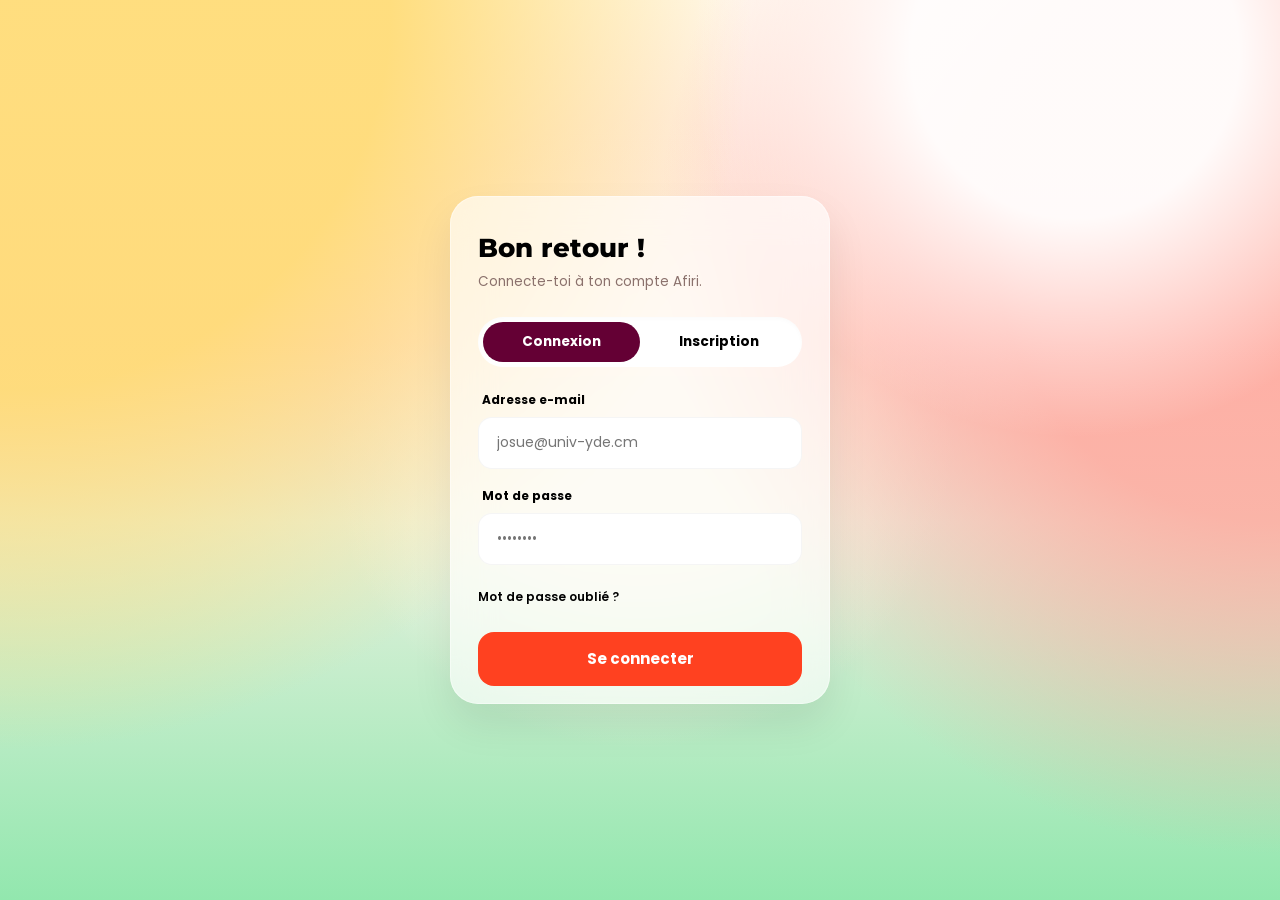
==== Frontend/app.html @ 4836ee7b "Initial commit - projet Afiri" ====
<!DOCTYPE html>
<html lang="fr">
<head>
  <meta charset="UTF-8">
  <meta name="viewport" content="width=device-width, initial-scale=1.0, maximum-scale=1.0, user-scalable=no">
  <title>Afiri - Accueil</title>
  <link rel="preconnect" href="https://fonts.googleapis.com">
  <link rel="preconnect" href="https://fonts.gstatic.com" crossorigin>
  <link href="https://fonts.googleapis.com/css2?family=Montserrat:wght@700;800;900&family=Poppins:wght@400;500;600;700;800;900&display=swap" rel="stylesheet">
  <link rel="stylesheet" href="styliste.css">
</head>
<body>
  <div class="app-shell">
    <header class="topbar">
      <a class="brand" href="app.html" aria-label="Afiri accueil"><span class="brand-mark"><img src="images/logo.png" alt="logo"></span> Afiri</a>
      <label class="header-search">
        <svg class="search-ico" viewBox="0 0 24 24" fill="none" stroke="currentColor" stroke-width="2.4">
          <circle cx="11" cy="11" r="7"/><path d="m20 20-3.5-3.5"/>
        </svg>
        <input type="search" id="searchInput" placeholder="Rechercher une offre">
      </label>
      <a class="avatar" href="profil.html" aria-label="Voir le profil"></a>
    </header>

    <main class="screen home">
      <section class="banner">
        <small id="bannerCompletion">Profil complété à 0%</small>
        <h1 id="bannerMessage">Complète ton profil pour mieux matcher les offres.</h1>
        <div class="progress"><span id="progressBar" style="width:0%"></span></div>
      </section>

      <h2 class="section-title">Recommandé pour toi</h2>

      <!-- Les offres seront injectées ici par JS -->
      <section class="job-list" id="jobList">
        <p style="padding:16px;color:var(--muted);font-size:14px;">Chargement des offres…</p>
      </section>
    </main>

    <nav class="bottom-nav" aria-label="Navigation principale">
      <a class="nav-item" href="index.html"><span class="nav-icon"><svg viewBox="0 0 24 24"><path d="M3 10.8 12 3l9 7.8v8.7a1.5 1.5 0 0 1-1.5 1.5H15v-6H9v6H4.5A1.5 1.5 0 0 1 3 19.5z"/></svg></span><span>Accueil</span></a>
      <a class="nav-item" href="offres.html"><span class="nav-icon"><svg viewBox="0 0 24 24"><path d="M9 4h6a2 2 0 0 1 2 2v1h3a2 2 0 0 1 2 2v9a2 2 0 0 1-2 2H4a2 2 0 0 1-2-2V9a2 2 0 0 1 2-2h3V6a2 2 0 0 1 2-2Zm0 3h6V6H9zM7 13h10v-2H7zm0 4h6v-2H7z"/></svg></span><span>Offres</span></a>
      <a class="nav-item" href="quizz.html"><span class="nav-icon"><svg viewBox="0 0 24 24"><path d="M11 17h2v-2h-2zm1-14a6 6 0 0 0-6 6h4a2 2 0 1 1 2 2 3 3 0 0 0-3 3h4a1 1 0 0 1 1-1 6 6 0 0 0-2-10z"/></svg></span><span>Quiz</span></a>
      <a class="nav-item" href="profil.html"><span class="nav-icon"><svg viewBox="0 0 24 24"><path d="M12 12a5 5 0 1 0 0-10 5 5 0 0 0 0 10Zm-9 9a9 9 0 0 1 18 0z"/></svg></span><span>Profil</span></a>
    </nav>
  </div>

  <script src="config.js"></script>
  <script src="api.js"></script>
  <script src="main.js"></script>
  <script>
    (async () => {
      // Protéger la page : rediriger si non connecté
      if (!Auth.isLoggedIn()) { window.location.href = "signup.html"; return; }

      // Charger le profil pour la barre de complétion
      try {
        const profil = await ApiProfil.moi();
        const pct    = calculerCompletionProfil(profil);
        document.getElementById("bannerCompletion").textContent = `Profil complété à ${pct}%`;
        document.getElementById("progressBar").style.width      = `${pct}%`;
        document.getElementById("bannerMessage").textContent    =
          pct >= 80 ? "Ton profil est prêt. Explore les offres !" :
          pct >= 50 ? "Ajoute tes expériences pour mieux matcher." :
                      "Complète ton profil pour mieux matcher les offres.";
      } catch (_) { /* pas de profil encore */ }

      // Charger les offres depuis l'API
      try {
        const offres = await ApiOffres.lister();
        const list   = document.getElementById("jobList");

        if (!offres || offres.length === 0) {
          list.innerHTML = '<p style="padding:16px;color:var(--muted);font-size:14px;">Aucune offre disponible pour le moment.</p>';
          return;
        }

        list.innerHTML = offres.slice(0, 6).map(o => `
          <article class="job-card" data-tags="${(o.domaine||'').toLowerCase()} ${(o.type_contrat||'').toLowerCase()}" data-offre-id="${o.id}">
            <a class="job-main" href="detail-offre.html?id=${o.id}">
              <span class="dot"></span>
              <span class="job-copy">
                <h3>${o.titre}</h3>
                <p>${o.entreprise_id}</p>
                <span>${o.localisation || '—'} · ${o.type_contrat || '—'} · ${o.domaine || '—'}</span>
              </span>
            </a>
            <a class="pill-action" href="detail-offre.html?id=${o.id}">Postuler</a>
          </article>
        `).join("");
      } catch (_) {
        // Fallback : afficher message d'erreur discret
        document.getElementById("jobList").innerHTML =
          '<p style="padding:16px;color:var(--muted);font-size:14px;">Impossible de charger les offres. Vérifiez que le serveur est démarré.</p>';
      }

      // Recherche dynamique via API
      const searchInput = document.getElementById("searchInput");
      if (searchInput) {
        let timer;
        searchInput.addEventListener("input", () => {
          clearTimeout(timer);
          timer = setTimeout(async () => {
            try {
              const offres = await ApiOffres.lister(searchInput.value.trim());
              const list   = document.getElementById("jobList");
              if (!offres || offres.length === 0) { list.innerHTML = '<p style="padding:16px;color:var(--muted);">Aucun résultat.</p>'; return; }
              list.innerHTML = offres.slice(0, 6).map(o => `
                <article class="job-card" data-tags="${(o.domaine||'').toLowerCase()}" data-offre-id="${o.id}">
                  <a class="job-main" href="detail-offre.html?id=${o.id}">
                    <span class="dot"></span>
                    <span class="job-copy"><h3>${o.titre}</h3><p>${o.entreprise_id}</p><span>${o.localisation||'—'} · ${o.type_contrat||'—'}</span></span>
                  </a>
                  <a class="pill-action" href="detail-offre.html?id=${o.id}">Postuler</a>
                </article>
              `).join("");
            } catch (_) {}
          }, 400);
        });
      }
    })();
  </script>
</body>
</html>
---- Frontend/styliste.css ----
:root {
    --primary: #FF4120;
    --secondary: #640034;
    --tertiary: #FFCA22;
    --forest: #08BF55;
    --black: #000000;
    --cocoa: #5E3E3B;
    --clay: #8B716C;
    --blush: #FDE3DE;
    --mango-soft: #FFF3C5;
    --green-soft: #E4F6EA;
    --paper: #FFF8F3;
    --surface: #FFFFFF;
    --line: #F2C7BE;
    --bg: var(--paper);
    --card-bg: var(--surface);
    --ink: var(--black);
    --muted: var(--clay);
    --soft: var(--blush);
    --orange: var(--primary);
    --yellow: var(--tertiary);
    --green: var(--forest);
    --blue: var(--forest);
    --burgundy: var(--secondary);
    --space-xs: 4px;
    --space-sm: 8px;
    --space-md: 16px;
    --space-lg: 24px;
    --space-xl: 32px;
    --space-xxl: 48px;
    --font-title: "Montserrat", ui-sans-serif;
    --font-ui: "Poppins", ui-sans-serif;
    --shadow: 0 16px 34px rgba(94, 62, 59, 0.1);
    --max-app: 430px;
}

* {
    box-sizing: border-box;
    margin: 0;
    padding: 0;
}

body {
    min-height: 100vh;
    background: var(--bg);
    color: var(--ink);
    font-family: var(--font-ui);
    -webkit-font-smoothing: antialiased;
}

h1,
h2,
h3,
h4,
.page-title,
.section-title,
.brand,
.banner h1,
.quiz-screen h1,
.detail-title {
    font-family: var(--font-title);
}

a {
    color: inherit;
    text-decoration: none;
}

button,
input {
    font: inherit;
}

.app-shell {
    width: 100%;
    max-width: var(--max-app);
    min-height: 100vh;
    margin: 0 auto;
    background: var(--bg);
    position: relative;
    overflow: hidden;
}

.screen {
    min-height: 100vh;
    padding: 82px 26px 106px;
}

.screen.home {
    padding-top: 70px;
}

.screen.tight {
    padding-top: 88px;
}

.topbar {
    position: fixed;
    top: 0;
    left: 50%;
    z-index: 20;
    width: 100%;
    max-width: var(--max-app);
    height: 66px;
    transform: translateX(-50%);
    display: flex;
    align-items: center;
    justify-content: space-between;
    padding: 0 22px;
    background: rgba(255, 255, 255, 0.96);
    backdrop-filter: blur(14px);
}

.brand {
    display: flex;
    align-items: center;
    gap: 6px;
    color: var(--burgundy);
    font-weight: 500;
}

.brand-mark {
    color: var(--orange);
    font-size: 18px;
    line-height: 1;
}

.header-search {
    position: relative;
    flex: 1;
    max-width: 188px;
    margin-left: auto;
    margin-right: 10px;
}

.header-search input,
.search-box input {
    width: 100%;
    border: 1px solid #f0bfb6;
    background: #ffe7e1;
    color: var(--ink);
    outline: 0;
}

.header-search input {
    height: 40px;
    border-radius: 999px;
    padding: 0 12px 0 38px;
    font-size: 13px;
}

.search-box {
    position: relative;
    margin-bottom: 14px;
}

.search-box input {
    height: 50px;
    border-radius: 18px;
    padding: 0 16px 0 42px;
    font-size: 14px;
}

.search-ico {
    position: absolute;
    left: 15px;
    top: 50%;
    width: 15px;
    height: 15px;
    transform: translateY(-50%);
    color: #8f7f7b;
}

.avatar {
    width: 38px;
    height: 38px;
    border-radius: 50%;
    border: 2px solid #ffffff;
    background: linear-gradient(135deg, #aeb8ad, #ffe0bd);
    box-shadow: 0 8px 20px rgba(0, 0, 0, 0.14);
    overflow: hidden;
    position: relative;
}

.avatar::before {
    content: "";
    position: absolute;
    inset: 7px 9px auto;
    height: 11px;
    border-radius: 50%;
    background: #59655c;
}

.avatar::after {
    content: "";
    position: absolute;
    left: 8px;
    right: 8px;
    bottom: 3px;
    height: 18px;
    border-radius: 50% 50% 35% 35%;
    background: #ecd2b6;
}

.pagebar {
    position: fixed;
    top: 0;
    left: 50%;
    z-index: 20;
    width: 100%;
    max-width: var(--max-app);
    height: 66px;
    transform: translateX(-50%);
    display: grid;
    grid-template-columns: 38px 1fr 38px;
    align-items: center;
    padding: 0 22px;
    background: rgba(255, 255, 255, 0.97);
}

.back-btn,
.more-btn {
    border: 0;
    background: transparent;
    color: var(--ink);
    display: grid;
    place-items: center;
}

.more-btn {
    width: 38px;
    height: 38px;
    border-radius: 50%;
    background: rgba(255, 255, 255, 0.62);
    box-shadow: 0 8px 22px rgba(50, 19, 8, 0.06);
}

.page-kicker {
    display: block;
    color: var(--muted);
    font-size: 11px;
    line-height: 1.05;
}

.page-title {
    display: block;
    color: var(--ink);
    font-size: 22px;
    font-weight: 500;
    line-height: 1.05;
}

.banner {
    border-radius: 20px;
    background: var(--burgundy);
    color: #fff;
    padding: 18px 18px 22px;
    box-shadow: 0 12px 28px rgba(120, 0, 63, 0.12);
}

.banner small,
.quiz-progress small {
    display: block;
    color: #ffea35;
    font-size: 12px;
    font-weight: 500;
    margin-bottom: 9px;
}

.banner h1 {
    max-width: 320px;
    font-size: 23px;
    line-height: 1.1;
    letter-spacing: 0;
}

.progress {
    width: 100%;
    height: 7px;
    margin-top: 15px;
    border-radius: 999px;
    background: rgba(255, 255, 255, 0.88);
    overflow: hidden;
}

.progress span {
    display: block;
    width: 72%;
    height: 100%;
    border-radius: inherit;
    background: var(--orange);
}

.section-title {
    margin: 12px 0 12px;
    color: var(--burgundy);
    text-align: center;
    font-size: 18px;
    font-weight: 500;
}

.job-list,
.offer-list {
    display: grid;
    gap: 12px;
}

.job-card,
.offer-card,
.white-card {
    background: #FFFFFF;
    border-radius: 11px;
    box-shadow: 0 12px 26px rgba(50, 19, 8, 0.06);
}

.job-card {
    min-height: 106px;
    display: grid;
    grid-template-columns: 1fr auto;
    align-items: center;
    gap: 12px;
    padding: 18px 14px;
}

.job-main,
.offer-main {
    display: flex;
    align-items: center;
    gap: 15px;
    min-width: 0;
}

.dot {
    width: 36px;
    height: 36px;
    border-radius: 50%;
    flex: 0 0 36px;
    background: var(--orange);
}

.dot.black {
    background: #090d12;
}

.dot.purple {
    background: var(--burgundy);
}

.dot.yellow {
    background: var(--yellow);
}

.dot.green {
    background: var(--green);
}

.dot.blue {
    background: var(--blue);
}

.dot.gray {
    background: #e6e6e4;
}

.dot.orange-soft {
    background: #ff842f;
}

.job-copy,
.offer-copy {
    min-width: 0;
}

.job-copy h3,
.offer-copy h3 {
    overflow: hidden;
    text-overflow: ellipsis;
    white-space: nowrap;
    color: var(--ink);
    font-size: 14px;
    font-weight: 500;
    line-height: 1.25;
}

.job-copy p,
.offer-copy p,
.job-copy span,
.offer-copy span {
    display: block;
    overflow: hidden;
    text-overflow: ellipsis;
    white-space: nowrap;
    color: var(--muted);
    font-size: 11.5px;
    line-height: 1.35;
}

.pill-action {
    border: 0;
    border-radius: 999px;
    min-width: 83px;
    height: 38px;
    padding: 0 18px;
    display: grid;
    place-items: center;
    background: var(--orange);
    color: #fff;
    font-size: 13px;
    font-weight: 500;
    cursor: pointer;
}

.filter-row {
    display: flex;
    gap: 10px;
    margin-bottom: 20px;
}

.filter {
    border: 0;
    height: 31px;
    padding: 0 16px;
    border-radius: 999px;
    background: #fff;
    color: var(--ink);
    font-size: 12px;
    font-weight: 500;
}

.filter.active {
    background: var(--ink);
    color: #fff;
}

.hint {
    margin-bottom: 12px;
    color: var(--muted);
    font-size: 12px;
}

.offer-card {
    min-height: 106px;
    display: grid;
    grid-template-columns: 1fr 35px;
    align-items: center;
    gap: 12px;
    padding: 18px 14px;
}

.arrow {
    width: 34px;
    height: 34px;
    border-radius: 50%;
    display: grid;
    place-items: center;
    background: var(--orange);
    color: #fff;
}

.profile-hero {
    padding: 22px 18px 28px;
}

.profile-head {
    display: flex;
    align-items: center;
    gap: 14px;
    margin-bottom: 18px;
}

.avatar.big {
    width: 57px;
    height: 57px;
    flex: 0 0 57px;
}

.profile-head h1 {
    font-size: 19px;
    line-height: 1.05;
}

.profile-head p {
    color: var(--muted);
    font-size: 12px;
    margin-top: 4px;
}

.label-strong {
    display: block;
    margin-bottom: 10px;
    font-size: 13px;
    font-weight: 500;
}

.profile-hero .progress {
    background: #e8e6e2;
}

.profile-hero .progress span {
    width: 72%;
    background: var(--green);
}

.nudge {
    display: flex;
    align-items: center;
    gap: 14px;
    min-height: 59px;
    padding: 13px 16px;
}

.nudge p {
    color: var(--muted);
    font-size: 11.5px;
    font-weight: 400;
}

.card-block {
    min-height: 105px;
    padding: 18px 16px;
}

.card-block h2 {
    font-size: 15px;
    margin-bottom: 15px;
}

.chips {
    display: flex;
    flex-wrap: wrap;
    gap: 10px;
}

.chip {
    height: 30px;
    padding: 0 14px;
    border-radius: 999px;
    display: inline-grid;
    place-items: center;
    color: #000;
    font-size: 11px;
    font-weight: 500;
}

.chip.orange {
    background: var(--orange);
}

.chip.purple {
    background: var(--burgundy);
    color: #fff;
}

.chip.yellow {
    background: var(--yellow);
}

.chip.blue {
    background: var(--blue);
    color: #fff;
}

.project p {
    color: var(--muted);
    font-size: 12.5px;
    line-height: 1.5;
}

.share-card {
    min-height: 76px;
    display: flex;
    align-items: center;
    justify-content: flex-end;
    padding: 12px;
}

.wide-action {
    border: 0;
    min-width: 178px;
    height: 51px;
    border-radius: 22px;
    background: var(--orange);
    color: #fff;
    font-size: 13px;
    font-weight: 500;
}

.profile-stack {
    display: grid;
    gap: 11px;
}

.quiz-screen {
    max-width: var(--max-app);
    min-height: 100vh;
    margin: 0 auto;
    padding: 35px 29px 0;
    background: var(--burgundy);
    color: #fff;
}

.quiz-progress {
    margin-bottom: 9px;
}

.quiz-progress .progress {
    margin-top: 0;
    height: 7px;
}

.quiz-progress .progress span {
    width: 37%;
    background: var(--green);
}

.quiz-screen h1 {
    max-width: 330px;
    margin: 13px 0 14px;
    font-size: 29px;
    line-height: 1.08;
}

.quiz-kicker {
    color: #ffdc31;
    font-size: 12px;
    font-weight: 500;
}

.answers {
    display: grid;
    gap: 11px;
}

.answer {
    border: 0;
    min-height: 62px;
    border-radius: 10px;
    background: #ffe1dc;
    color: var(--ink);
    display: flex;
    align-items: center;
    gap: 17px;
    padding: 12px 17px;
    font-size: 13px;
    font-weight: 500;
}

.num {
    width: 36px;
    height: 36px;
    border-radius: 50%;
    flex: 0 0 36px;
    display: grid;
    place-items: center;
    background: #fff;
    color: var(--ink);
}

.answer:nth-child(n+2) .num {
    background: var(--yellow);
}

.answer.selected {
    outline: 3px solid rgba(255, 255, 255, 0.7);
    background: #fff2ee;
}

.answers.shake {
    animation: quizShake 0.26s ease;
}

@keyframes quizShake {

    0%,
    100% {
        transform: translateX(0);
    }

    35% {
        transform: translateX(-7px);
    }

    70% {
        transform: translateX(7px);
    }
}

.quiz-actions {
    display: grid;
    grid-template-columns: 1fr 1fr;
    gap: 11px;
    margin-top: 11px;
    padding: 10px;
    border-radius: 27px;
    background: rgba(255, 255, 255, 0.09);
    border: 1px solid rgba(255, 255, 255, 0.18);
}

.quiz-actions button {
    border: 0;
    height: 50px;
    border-radius: 22px;
    font-size: 13px;
    font-weight: 500;
}

.quiz-actions .next {
    background: var(--yellow);
}

.quiz-result {
    padding-top: 6px;
}

.quiz-result h1 {
    margin-bottom: 12px;
}

.result-copy {
    color: #ffe9f4;
    font-size: 14px;
    line-height: 1.5;
    margin-bottom: 12px;
}

.result-copy strong {
    color: #fff;
}

.result-card {
    display: grid;
    gap: 10px;
    margin: 16px 0;
    padding: 16px;
    border-radius: 14px;
    background: #ffe1dc;
    color: var(--ink);
}

.result-card span {
    color: #6f5965;
    font-size: 12px;
    font-weight: 400;
}

.result-card b {
    min-height: 38px;
    display: flex;
    align-items: center;
    padding: 0 12px;
    border-radius: 12px;
    background: #fff;
    font-size: 13px;
}

.result-link {
    width: 100%;
    height: 50px;
    display: grid;
    place-items: center;
    border-radius: 22px;
    background: var(--orange);
    color: #fff;
    font-size: 13px;
    font-weight: 500;
}

.detail-hero {
    height: 218px;
    border-radius: 12px;
    overflow: hidden;
    background:
        radial-gradient(circle at 48% 54%, #c78c65 0 9%, transparent 10%),
        radial-gradient(circle at 42% 39%, #2d241c 0 7%, transparent 8%),
        linear-gradient(90deg, transparent 0 22%, rgba(255, 255, 255, .9) 22% 25%, transparent 25% 32%, rgba(255, 255, 255, .9) 32% 38%, transparent 38% 100%),
        linear-gradient(180deg, rgba(0, 0, 0, .18), rgba(0, 0, 0, 0) 38%),
        linear-gradient(135deg, #37291d, #b88748 52%, #1b1c20);
    position: relative;
    box-shadow: var(--shadow);
}

.detail-back {
    position: absolute;
    top: 24px;
    left: 24px;
    z-index: 10;
    width: 42px;
    height: 42px;
    display: grid;
    place-items: center;
    border-radius: 50%;
    background: rgba(255, 255, 255, 0.9);
    color: var(--ink);
    box-shadow: 0 10px 22px rgba(50, 19, 8, 0.12);
}

.detail-hero::before {
    content: "HIRING";
    position: absolute;
    top: 36px;
    left: 50%;
    width: 112px;
    height: 63px;
    transform: translateX(-50%) rotate(-2deg);
    display: grid;
    place-items: center;
    background: #d2bc7c;
    color: #4d3921;
    font-family: Georgia, serif;
    font-size: 25px;
    letter-spacing: 1px;
    box-shadow: 0 6px 10px rgba(0, 0, 0, 0.2);
}

.detail-hero::after {
    content: "";
    position: absolute;
    left: 36px;
    right: 36px;
    bottom: 0;
    height: 92px;
    background:
        radial-gradient(circle at 42% 4%, #d7a078 0 11px, transparent 12px),
        linear-gradient(90deg, transparent 0 38%, #4d443b 38% 63%, transparent 63%),
        radial-gradient(circle at 20% 64%, rgba(0, 0, 0, .45) 0 17px, transparent 18px),
        radial-gradient(circle at 82% 66%, rgba(0, 0, 0, .45) 0 17px, transparent 18px);
}

.detail-title {
    margin: 13px 9px 3px;
    font-size: 25px;
    line-height: 1.1;
}

.detail-subtitle {
    color: var(--muted);
    text-align: center;
    font-size: 12px;
    font-weight: 400;
    margin-bottom: 15px;
}

.info-card {
    min-height: 80px;
    display: flex;
    align-items: center;
    gap: 14px;
    padding: 16px;
}

.info-card small {
    color: var(--muted);
    font-size: 11px;
}

.info-card b {
    display: block;
    margin-top: 2px;
    font-size: 13px;
}

.body-text {
    color: var(--muted);
    font-size: 13px;
    line-height: 1.5;
    margin: 13px 10px;
}

.note {
    padding: 15px 16px;
    color: #69626b;
    font-size: 12px;
    line-height: 1.35;
}

.quote {
    min-height: 87px;
    padding: 20px 16px;
    font-size: 13px;
    font-weight: 500;
    line-height: 1.35;
}

.apply-box {
    min-height: 76px;
    display: grid;
    grid-template-columns: 1fr 178px;
    align-items: center;
    gap: 12px;
    padding: 12px;
}

.apply-box span {
    color: #8d858d;
    font-size: 11px;
}

.bottom-nav {
    position: fixed;
    left: 50%;
    bottom: 22px;
    z-index: 30;
    width: calc(100% - 56px);
    max-width: 350px;
    height: 67px;
    transform: translateX(-50%);
    display: grid;
    grid-template-columns: repeat(4, 1fr);
    align-items: center;
    padding: 0 12px;
    border-radius: 999px;
    background: #fff;
    box-shadow: 0 16px 36px rgba(50, 19, 8, 0.11);
}

.nav-item {
    height: 60px;
    display: grid;
    place-items: center;
    gap: 2px;
    color: #000;
    font-size: 10.5px;
    font-weight: 400;
}

.nav-icon {
    width: 28px;
    height: 28px;
    display: grid;
    place-items: center;
    border-radius: 50%;
}

.nav-icon svg {
    width: 23px;
    height: 23px;
    fill: currentColor;
}

.nav-item.active .nav-icon {
    width: 52px;
    height: 52px;
    margin-top: -15px;
    background: var(--orange);
    color: #fff;
    border: 5px solid #fff;
    box-shadow: 0 0 0 5px rgba(255, 63, 39, 0.14), 0 10px 18px rgba(255, 63, 39, 0.34);
    view-transition-name: active-nav;
}

.nav-item.active span {
    color: transparent;
    height: 0;
}

.stack-gap {
    display: grid;
    gap: 11px;
}

.white-card.share-card {
    padding-bottom: 20px;
    padding-top: 20px;
    border-radius: 40px;
    height: 40px;
    box-shadow: 0 10px 30px rgba(12, 12, 12, 0.2);
}


@media (max-width: 360px) {
    .screen {
        padding-left: 20px;
        padding-right: 20px;
    }

    .bottom-nav {
        width: calc(100% - 40px);
    }

    .pill-action {
        min-width: 74px;
        padding: 0 12px;
    }

    .apply-box {
        grid-template-columns: 1fr;
    }

    .wide-action {
        width: 100%;
    }
}


/* --- Animations de transition (Compatibles tous navigateurs) --- */
.screen {
    animation: scaleUpEnter 0.4s cubic-bezier(0.2, 0.8, 0.2, 1) forwards;
}

.screen.page-exit {
    animation: scaleUpExit 0.3s cubic-bezier(0.4, 0, 0.2, 1) forwards;
}

@keyframes scaleUpEnter {
    0% {
        opacity: 0;
        transform: scale(0.95) translateY(15px);
    }

    100% {
        opacity: 1;
        transform: scale(1) translateY(0);
    }
}

@keyframes scaleUpExit {
    0% {
        opacity: 1;
        transform: scale(1) translateY(0);
    }

    100% {
        opacity: 0;
        transform: scale(1.05) translateY(-15px);
    }
}

/* --- Authentification (Login & Signup) --- */
.auth-shell {
    width: 100%;
    max-width: var(--max-app);
    min-height: 100dvh;
    margin: 0 auto;
    background:
        radial-gradient(circle at 13% 22%, rgba(255, 202, 34, 0.42) 0 8%, transparent 24%),
        radial-gradient(circle at 92% 42%, rgba(255, 65, 32, 0.22) 0 12%, transparent 34%),
        radial-gradient(circle at 32% 88%, rgba(8, 191, 85, 0.18) 0 18%, transparent 42%),
        linear-gradient(145deg, rgba(255, 255, 255, 0.86), rgba(255, 248, 243, 0.68)),
        var(--paper);
    position: relative;
    overflow: hidden;
    display: flex;
    flex-direction: column;
    border: 2px solid rgba(255, 255, 255, 0.9);
    border-radius: 0 0 24px 24px;
    box-shadow: 0 18px 46px rgba(94, 62, 59, 0.12);
}

.auth-header {
    display: flex;
    align-items: center;
    justify-content: space-between;
    padding: 42px 24px 16px;
    width: 100%;
    position: relative;
    z-index: 1;
}

.auth-logo {
    display: flex;
    align-items: center;
    gap: 8px;
    color: var(--ink);
    font-size: 18px;
    font-weight: 900;
    font-family: var(--font-title);
    text-decoration: none;
}

.auth-logo img {
    width: 30px;
    height: auto;
}

.auth-nav {
    display: flex;
    gap: 28px;
    font-size: 12px;
    font-weight: 500;
}

.auth-nav a {
    color: var(--muted);
    text-decoration: none;
    transition: color 0.2s;
    padding-bottom: 3px;
}

.auth-nav a.active {
    color: var(--burgundy);
    border-bottom: 2px solid var(--orange);
}

.auth-nav a:hover {
    color: var(--burgundy);
}

.auth-content {
    flex: 1;
    min-height: auto;
    display: flex;
    flex-direction: column;
    justify-content: center;
    padding: 20px 24px 28px;
    position: relative;
    z-index: 1;
}

.auth-title {
    font-size: 25px;
    font-family: var(--font-title);
    color: var(--ink);
    font-weight: 500;
    line-height: 1.25;
    margin-bottom: 58px;
    max-width: 285px;
}

.glass-card {
    width: 100%;
    padding: 0;
    color: var(--ink);
    background: transparent;
    border: none;
    box-shadow: none;
    backdrop-filter: none;
}

.form-group {
    margin-bottom: 18px;
}

.form-group label {
    display: none; /* Hide labels visually to match image, we use placeholder or floating */
}

.input-wrapper {
    position: relative;
    background: rgba(255, 255, 255, 0.58);
    border: 1px solid #E6D5D1;
    border-radius: 8px;
    display: flex;
    align-items: center;
    padding: 0 16px;
    transition: all 0.3s ease;
    box-shadow: 0 9px 22px rgba(94, 62, 59, 0.06);
    backdrop-filter: blur(16px);
    -webkit-backdrop-filter: blur(16px);
}

.input-wrapper:focus-within {
    border-color: var(--orange);
    box-shadow: 0 4px 12px rgba(255, 65, 32, 0.1);
}

.glass-input {
    width: 100%;
    height: 56px;
    background: transparent;
    border: none;
    color: var(--ink);
    font-size: 13px;
    outline: none;
    font-weight: 500;
}

.glass-input::placeholder {
    color: #A39390;
    font-weight: 400;
}

.input-icon {
    color: #A39390;
    margin-left: 10px;
}

.glass-btn {
    width: 100%;
    height: 58px;
    background: var(--primary); /* Solid Orange */
    color: #fff;
    border: none;
    border-radius: 8px;
    font-size: 15px;
    font-weight: 700;
    margin-top: 18px;
    cursor: pointer;
    transition: transform 0.2s ease, box-shadow 0.2s ease;
    box-shadow: 0 12px 22px rgba(255, 65, 32, 0.25);
}

.glass-btn:active {
    transform: scale(0.98);
}

.forgot-password {
    display: block;
    text-align: center;
    margin-top: 22px;
    color: var(--burgundy);
    font-size: 13px;
    font-weight: 600;
    text-decoration: none;
}

.auth-bottom {
    margin-top: auto;
    padding: 0 20px 22px;
    text-align: center;
    font-size: 13px;
    color: var(--muted);
    position: relative;
    z-index: 1;
}

.auth-bottom a {
    color: var(--burgundy);
    font-weight: 700;
    text-decoration: none;
}

.auth-bottom a:hover {
    text-decoration: underline;
}

@media (min-width: 431px) {
    body.auth-page {
        display: grid;
        place-items: center;
        padding: 18px;
    }

    .auth-shell {
        min-height: calc(100dvh - 36px);
        border-radius: 24px;
    }
}

@media (max-height: 720px) {
    .auth-header {
        padding-top: 24px;
    }

    .auth-content {
        justify-content: flex-start;
        padding-top: 26px;
    }

    .auth-title {
        margin-bottom: 28px;
    }
}
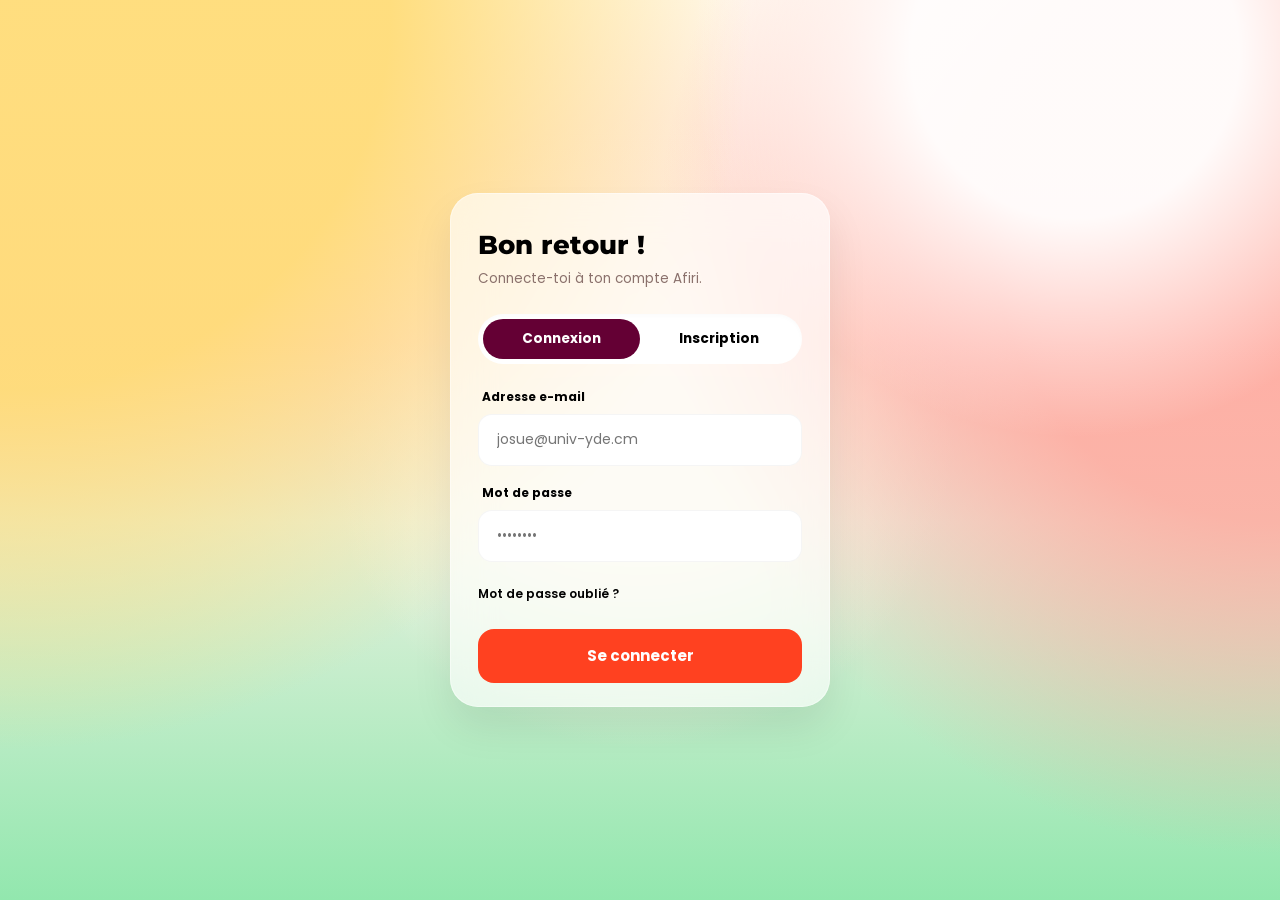
==== commit 0493e814: "Update navigation links to point to app.html" ====
--- a/Frontend/app.html
+++ b/Frontend/app.html
@@ -38,7 +38,7 @@
     </main>
 
     <nav class="bottom-nav" aria-label="Navigation principale">
-      <a class="nav-item" href="index.html"><span class="nav-icon"><svg viewBox="0 0 24 24"><path d="M3 10.8 12 3l9 7.8v8.7a1.5 1.5 0 0 1-1.5 1.5H15v-6H9v6H4.5A1.5 1.5 0 0 1 3 19.5z"/></svg></span><span>Accueil</span></a>
+      <a class="nav-item" href="app.html"><span class="nav-icon"><svg viewBox="0 0 24 24"><path d="M3 10.8 12 3l9 7.8v8.7a1.5 1.5 0 0 1-1.5 1.5H15v-6H9v6H4.5A1.5 1.5 0 0 1 3 19.5z"/></svg></span><span>Accueil</span></a>
       <a class="nav-item" href="offres.html"><span class="nav-icon"><svg viewBox="0 0 24 24"><path d="M9 4h6a2 2 0 0 1 2 2v1h3a2 2 0 0 1 2 2v9a2 2 0 0 1-2 2H4a2 2 0 0 1-2-2V9a2 2 0 0 1 2-2h3V6a2 2 0 0 1 2-2Zm0 3h6V6H9zM7 13h10v-2H7zm0 4h6v-2H7z"/></svg></span><span>Offres</span></a>
       <a class="nav-item" href="quizz.html"><span class="nav-icon"><svg viewBox="0 0 24 24"><path d="M11 17h2v-2h-2zm1-14a6 6 0 0 0-6 6h4a2 2 0 1 1 2 2 3 3 0 0 0-3 3h4a1 1 0 0 1 1-1 6 6 0 0 0-2-10z"/></svg></span><span>Quiz</span></a>
       <a class="nav-item" href="profil.html"><span class="nav-icon"><svg viewBox="0 0 24 24"><path d="M12 12a5 5 0 1 0 0-10 5 5 0 0 0 0 10Zm-9 9a9 9 0 0 1 18 0z"/></svg></span><span>Profil</span></a>
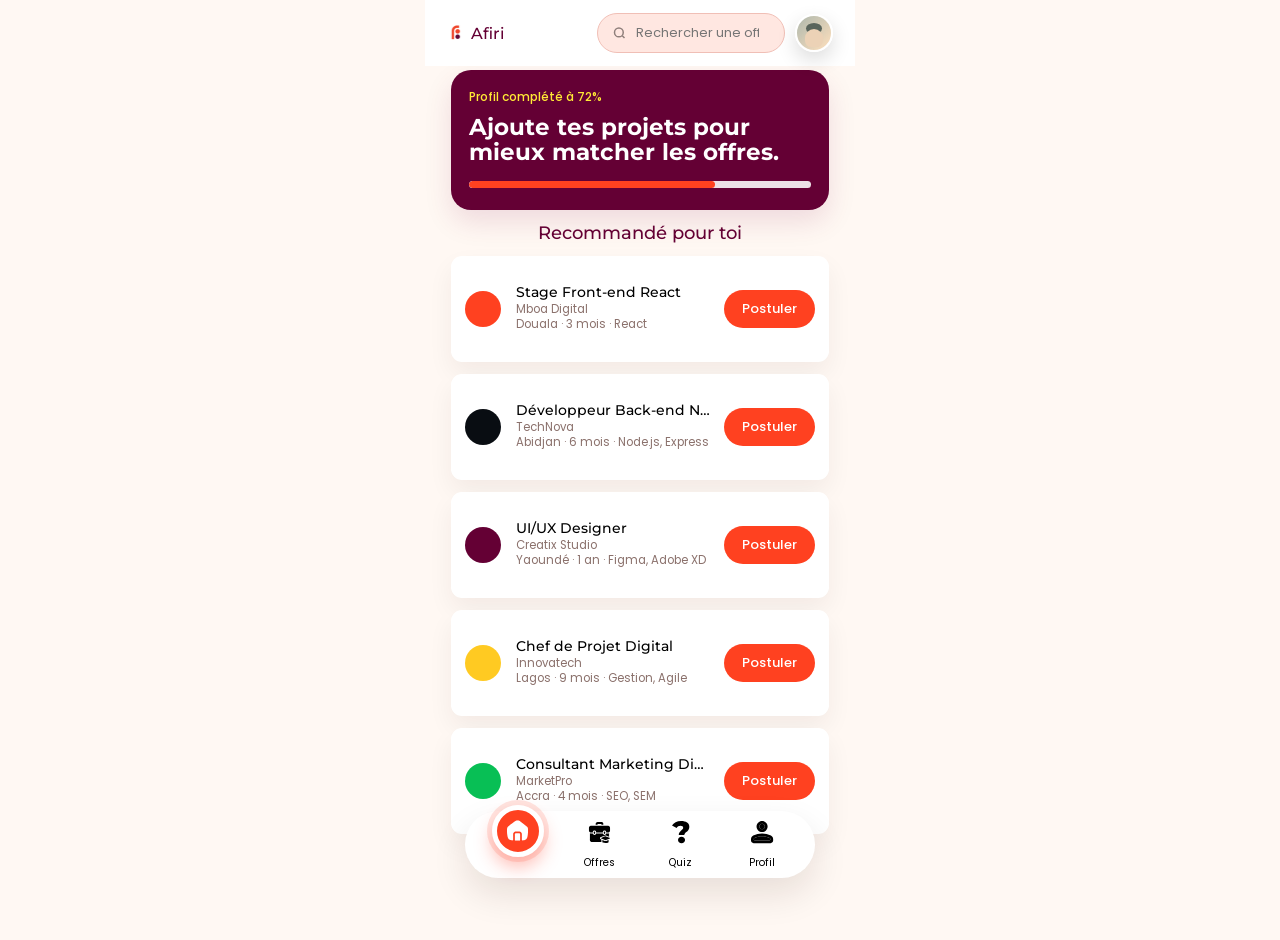
==== commit 8480b969: "Add files via upload" ====
--- a/Frontend/app.html
+++ b/Frontend/app.html
@@ -1,124 +1,109 @@
 <!DOCTYPE html>
 <html lang="fr">
+
 <head>
-  <meta charset="UTF-8">
-  <meta name="viewport" content="width=device-width, initial-scale=1.0, maximum-scale=1.0, user-scalable=no">
-  <title>Afiri - Accueil</title>
-  <link rel="preconnect" href="https://fonts.googleapis.com">
-  <link rel="preconnect" href="https://fonts.gstatic.com" crossorigin>
-  <link href="https://fonts.googleapis.com/css2?family=Montserrat:wght@700;800;900&family=Poppins:wght@400;500;600;700;800;900&display=swap" rel="stylesheet">
-  <link rel="stylesheet" href="styliste.css">
+    <meta charset="UTF-8">
+    <meta name="viewport" content="width=device-width, initial-scale=1.0, maximum-scale=1.0, user-scalable=no">
+    <title>Afiri - Accueil</title>
+    <link rel="stylesheet" href="styliste.css">
 </head>
+
 <body>
-  <div class="app-shell">
-    <header class="topbar">
-      <a class="brand" href="app.html" aria-label="Afiri accueil"><span class="brand-mark"><img src="images/logo.png" alt="logo"></span> Afiri</a>
-      <label class="header-search">
-        <svg class="search-ico" viewBox="0 0 24 24" fill="none" stroke="currentColor" stroke-width="2.4">
-          <circle cx="11" cy="11" r="7"/><path d="m20 20-3.5-3.5"/>
-        </svg>
-        <input type="search" id="searchInput" placeholder="Rechercher une offre">
-      </label>
-      <a class="avatar" href="profil.html" aria-label="Voir le profil"></a>
-    </header>
+    <div class="app-shell">
+        <header class="topbar">
+            <a class="brand" href="app.html" aria-label="Afiri accueil"><span class="brand-mark"><img
+                        src="images/logo.svg" alt="logo"></span> Afiri</a>
+            <label class="header-search">
+                <svg class="search-ico" viewBox="0 0 24 24" fill="none" stroke="currentColor" stroke-width="2.4">
+                    <circle cx="11" cy="11" r="7" />
+                    <path d="m20 20-3.5-3.5" />
+                </svg>
+                <input type="search" placeholder="Rechercher une offre">
+            </label>
+            <a class="avatar" href="profil.html" aria-label="Voir le profil"></a>
+        </header>
 
-    <main class="screen home">
-      <section class="banner">
-        <small id="bannerCompletion">Profil complété à 0%</small>
-        <h1 id="bannerMessage">Complète ton profil pour mieux matcher les offres.</h1>
-        <div class="progress"><span id="progressBar" style="width:0%"></span></div>
-      </section>
+        <main class="screen home">
+            <section class="banner">
+                <small>Profil complété à 72%</small>
+                <h1>Ajoute tes projets pour mieux matcher les offres.</h1>
+                <div class="progress"><span></span></div>
+            </section>
 
-      <h2 class="section-title">Recommandé pour toi</h2>
+            <h2 class="section-title">Recommandé pour toi</h2>
 
-      <!-- Les offres seront injectées ici par JS -->
-      <section class="job-list" id="jobList">
-        <p style="padding:16px;color:var(--muted);font-size:14px;">Chargement des offres…</p>
-      </section>
-    </main>
+            <section class="job-list">
+                <article class="job-card">
+                    <a class="job-main" href="detail-offre.html?id=front-end-react">
+                        <span class="dot"></span>
+                        <span class="job-copy">
+                            <h3>Stage Front-end React</h3>
+                            <p>Mboa Digital</p>
+                            <span>Douala · 3 mois · React</span>
+                        </span>
+                    </a>
+                    <a class="pill-action" href="detail-offre.html?id=front-end-react">Postuler</a>
+                </article>
 
-    <nav class="bottom-nav" aria-label="Navigation principale">
-      <a class="nav-item" href="app.html"><span class="nav-icon"><svg viewBox="0 0 24 24"><path d="M3 10.8 12 3l9 7.8v8.7a1.5 1.5 0 0 1-1.5 1.5H15v-6H9v6H4.5A1.5 1.5 0 0 1 3 19.5z"/></svg></span><span>Accueil</span></a>
-      <a class="nav-item" href="offres.html"><span class="nav-icon"><svg viewBox="0 0 24 24"><path d="M9 4h6a2 2 0 0 1 2 2v1h3a2 2 0 0 1 2 2v9a2 2 0 0 1-2 2H4a2 2 0 0 1-2-2V9a2 2 0 0 1 2-2h3V6a2 2 0 0 1 2-2Zm0 3h6V6H9zM7 13h10v-2H7zm0 4h6v-2H7z"/></svg></span><span>Offres</span></a>
-      <a class="nav-item" href="quizz.html"><span class="nav-icon"><svg viewBox="0 0 24 24"><path d="M11 17h2v-2h-2zm1-14a6 6 0 0 0-6 6h4a2 2 0 1 1 2 2 3 3 0 0 0-3 3h4a1 1 0 0 1 1-1 6 6 0 0 0-2-10z"/></svg></span><span>Quiz</span></a>
-      <a class="nav-item" href="profil.html"><span class="nav-icon"><svg viewBox="0 0 24 24"><path d="M12 12a5 5 0 1 0 0-10 5 5 0 0 0 0 10Zm-9 9a9 9 0 0 1 18 0z"/></svg></span><span>Profil</span></a>
-    </nav>
-  </div>
+                <article class="job-card">
+                    <a class="job-main" href="detail-offre.html?id=backend-node">
+                        <span class="dot black"></span>
+                        <span class="job-copy">
+                            <h3>Développeur Back-end Node</h3>
+                            <p>TechNova</p>
+                            <span>Abidjan · 6 mois · Node.js, Express</span>
+                        </span>
+                    </a>
+                    <a class="pill-action" href="detail-offre.html?id=backend-node">Postuler</a>
+                </article>
 
-  <script src="config.js"></script>
-  <script src="api.js"></script>
-  <script src="main.js"></script>
-  <script>
-    (async () => {
-      // Protéger la page : rediriger si non connecté
-      if (!Auth.isLoggedIn()) { window.location.href = "signup.html"; return; }
+                <article class="job-card">
+                    <a class="job-main" href="detail-offre.html?id=ui-ux-designer">
+                        <span class="dot purple"></span>
+                        <span class="job-copy">
+                            <h3>UI/UX Designer</h3>
+                            <p>Creatix Studio</p>
+                            <span>Yaoundé · 1 an · Figma, Adobe XD</span>
+                        </span>
+                    </a>
+                    <a class="pill-action" href="detail-offre.html?id=ui-ux-designer">Postuler</a>
+                </article>
 
-      // Charger le profil pour la barre de complétion
-      try {
-        const profil = await ApiProfil.moi();
-        const pct    = calculerCompletionProfil(profil);
-        document.getElementById("bannerCompletion").textContent = `Profil complété à ${pct}%`;
-        document.getElementById("progressBar").style.width      = `${pct}%`;
-        document.getElementById("bannerMessage").textContent    =
-          pct >= 80 ? "Ton profil est prêt. Explore les offres !" :
-          pct >= 50 ? "Ajoute tes expériences pour mieux matcher." :
-                      "Complète ton profil pour mieux matcher les offres.";
-      } catch (_) { /* pas de profil encore */ }
+                <article class="job-card">
+                    <a class="job-main" href="detail-offre.html?id=chef-projet-digital">
+                        <span class="dot yellow"></span>
+                        <span class="job-copy">
+                            <h3>Chef de Projet Digital</h3>
+                            <p>Innovatech</p>
+                            <span>Lagos · 9 mois · Gestion, Agile</span>
+                        </span>
+                    </a>
+                    <a class="pill-action" href="detail-offre.html?id=chef-projet-digital">Postuler</a>
+                </article>
 
-      // Charger les offres depuis l'API
-      try {
-        const offres = await ApiOffres.lister();
-        const list   = document.getElementById("jobList");
+                <article class="job-card">
+                    <a class="job-main" href="detail-offre.html?id=marketing-digital">
+                        <span class="dot green"></span>
+                        <span class="job-copy">
+                            <h3>Consultant Marketing Digital</h3>
+                            <p>MarketPro</p>
+                            <span>Accra · 4 mois · SEO, SEM</span>
+                        </span>
+                    </a>
+                    <a class="pill-action" href="detail-offre.html?id=marketing-digital">Postuler</a>
+                </article>
+            </section>
+        </main>
 
-        if (!offres || offres.length === 0) {
-          list.innerHTML = '<p style="padding:16px;color:var(--muted);font-size:14px;">Aucune offre disponible pour le moment.</p>';
-          return;
-        }
+        <nav class="bottom-nav" aria-label="Navigation principale">
+            <a class="nav-item active" href="app.html"><span class="nav-icon"><img src="images/Home.svg" alt="" aria-hidden="true"></span><span>Accueil</span></a>
+            <a class="nav-item" href="offres.html"><span class="nav-icon"><img src="images/offres.svg" alt="" aria-hidden="true"></span><span>Offres</span></a>
+            <a class="nav-item" href="quizz.html"><span class="nav-icon"><img src="images/question.svg" alt="" aria-hidden="true"></span><span>Quiz</span></a>
+            <a class="nav-item" href="profil.html"><span class="nav-icon"><img src="images/profile.svg" alt="" aria-hidden="true"></span><span>Profil</span></a>
+        </nav>
+    </div>
 
-        list.innerHTML = offres.slice(0, 6).map(o => `
-          <article class="job-card" data-tags="${(o.domaine||'').toLowerCase()} ${(o.type_contrat||'').toLowerCase()}" data-offre-id="${o.id}">
-            <a class="job-main" href="detail-offre.html?id=${o.id}">
-              <span class="dot"></span>
-              <span class="job-copy">
-                <h3>${o.titre}</h3>
-                <p>${o.entreprise_id}</p>
-                <span>${o.localisation || '—'} · ${o.type_contrat || '—'} · ${o.domaine || '—'}</span>
-              </span>
-            </a>
-            <a class="pill-action" href="detail-offre.html?id=${o.id}">Postuler</a>
-          </article>
-        `).join("");
-      } catch (_) {
-        // Fallback : afficher message d'erreur discret
-        document.getElementById("jobList").innerHTML =
-          '<p style="padding:16px;color:var(--muted);font-size:14px;">Impossible de charger les offres. Vérifiez que le serveur est démarré.</p>';
-      }
+    <script src="main.js"></script>
+</body>
 
-      // Recherche dynamique via API
-      const searchInput = document.getElementById("searchInput");
-      if (searchInput) {
-        let timer;
-        searchInput.addEventListener("input", () => {
-          clearTimeout(timer);
-          timer = setTimeout(async () => {
-            try {
-              const offres = await ApiOffres.lister(searchInput.value.trim());
-              const list   = document.getElementById("jobList");
-              if (!offres || offres.length === 0) { list.innerHTML = '<p style="padding:16px;color:var(--muted);">Aucun résultat.</p>'; return; }
-              list.innerHTML = offres.slice(0, 6).map(o => `
-                <article class="job-card" data-tags="${(o.domaine||'').toLowerCase()}" data-offre-id="${o.id}">
-                  <a class="job-main" href="detail-offre.html?id=${o.id}">
-                    <span class="dot"></span>
-                    <span class="job-copy"><h3>${o.titre}</h3><p>${o.entreprise_id}</p><span>${o.localisation||'—'} · ${o.type_contrat||'—'}</span></span>
-                  </a>
-                  <a class="pill-action" href="detail-offre.html?id=${o.id}">Postuler</a>
-                </article>
-              `).join("");
-            } catch (_) {}
-          }, 400);
-        });
-      }
-    })();
-  </script>
-</body>
 </html>
--- a/Frontend/styliste.css
+++ b/Frontend/styliste.css
@@ -1,3 +1,5 @@
+@import url("https://fonts.googleapis.com/css2?family=Montserrat:wght@700;800;900&family=Poppins:wght@400;500;600;700;800;900&display=swap");
+
 :root {
     --primary: #FF4120;
     --secondary: #640034;
@@ -652,12 +654,12 @@
     flex: 0 0 36px;
     display: grid;
     place-items: center;
+    background: var(--yellow);
+    color: var(--ink);
+}
+
+.answer.selected .num {
     background: #fff;
-    color: var(--ink);
-}
-
-.answer:nth-child(n+2) .num {
-    background: var(--yellow);
 }
 
 .answer.selected {
@@ -937,6 +939,13 @@
     fill: currentColor;
 }
 
+.nav-icon img {
+    width: 23px;
+    height: 23px;
+    display: block;
+    object-fit: contain;
+}
+
 .nav-item.active .nav-icon {
     width: 52px;
     height: 52px;
@@ -946,6 +955,10 @@
     border: 5px solid #fff;
     box-shadow: 0 0 0 5px rgba(255, 63, 39, 0.14), 0 10px 18px rgba(255, 63, 39, 0.34);
     view-transition-name: active-nav;
+}
+
+.nav-item.active .nav-icon img {
+    filter: brightness(0) invert(1);
 }
 
 .nav-item.active span {
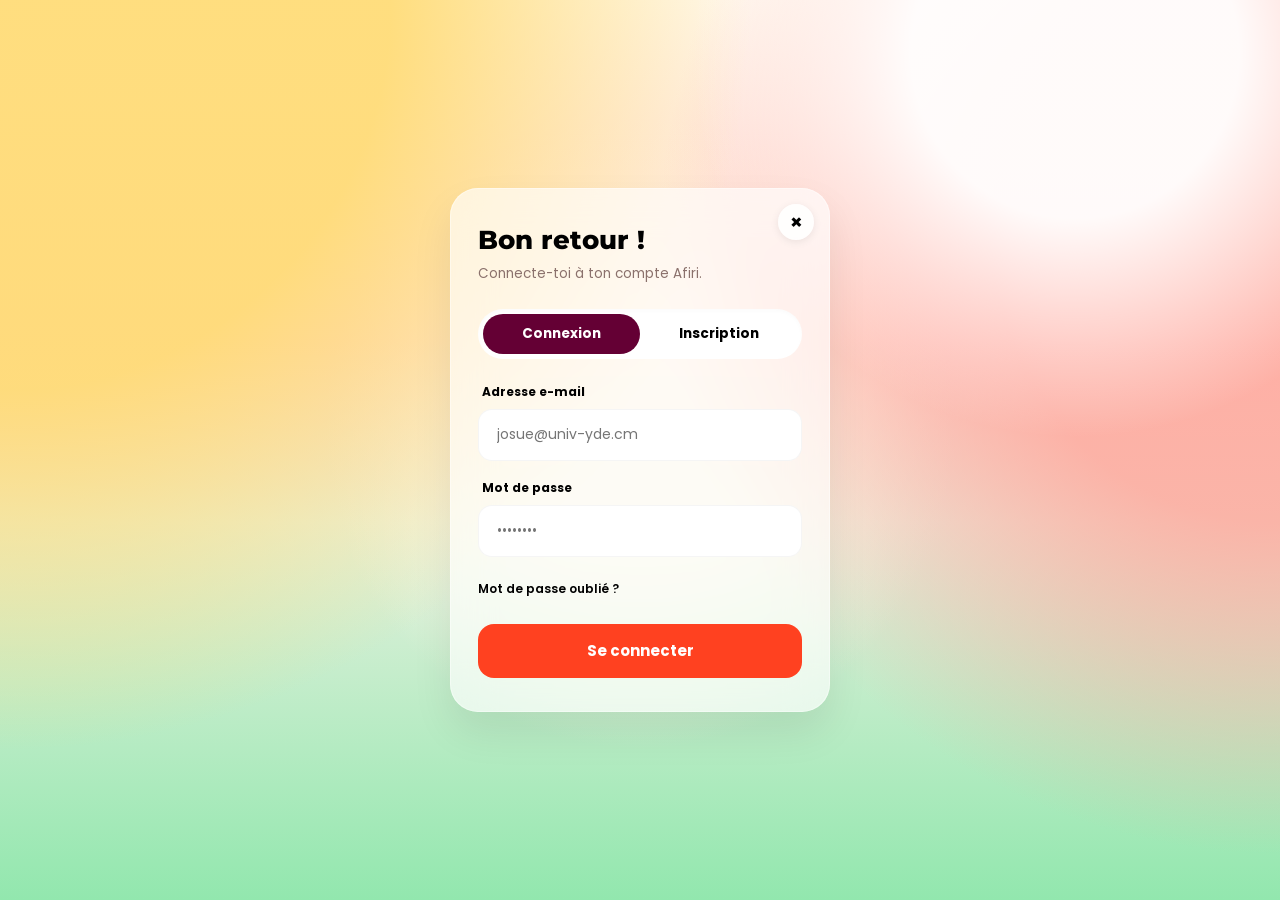
==== commit 4a6ac701: "Add files via upload" ====
--- a/Frontend/app.html
+++ b/Frontend/app.html
@@ -25,73 +25,15 @@
 
         <main class="screen home">
             <section class="banner">
-                <small>Profil complété à 72%</small>
-                <h1>Ajoute tes projets pour mieux matcher les offres.</h1>
-                <div class="progress"><span></span></div>
+                <small>Profil complété à 0%</small>
+                <h1>Complète ton profil pour de meilleures recommandations.</h1>
+                <div class="progress"><span style="width:0%"></span></div>
             </section>
 
             <h2 class="section-title">Recommandé pour toi</h2>
 
             <section class="job-list">
-                <article class="job-card">
-                    <a class="job-main" href="detail-offre.html?id=front-end-react">
-                        <span class="dot"></span>
-                        <span class="job-copy">
-                            <h3>Stage Front-end React</h3>
-                            <p>Mboa Digital</p>
-                            <span>Douala · 3 mois · React</span>
-                        </span>
-                    </a>
-                    <a class="pill-action" href="detail-offre.html?id=front-end-react">Postuler</a>
-                </article>
-
-                <article class="job-card">
-                    <a class="job-main" href="detail-offre.html?id=backend-node">
-                        <span class="dot black"></span>
-                        <span class="job-copy">
-                            <h3>Développeur Back-end Node</h3>
-                            <p>TechNova</p>
-                            <span>Abidjan · 6 mois · Node.js, Express</span>
-                        </span>
-                    </a>
-                    <a class="pill-action" href="detail-offre.html?id=backend-node">Postuler</a>
-                </article>
-
-                <article class="job-card">
-                    <a class="job-main" href="detail-offre.html?id=ui-ux-designer">
-                        <span class="dot purple"></span>
-                        <span class="job-copy">
-                            <h3>UI/UX Designer</h3>
-                            <p>Creatix Studio</p>
-                            <span>Yaoundé · 1 an · Figma, Adobe XD</span>
-                        </span>
-                    </a>
-                    <a class="pill-action" href="detail-offre.html?id=ui-ux-designer">Postuler</a>
-                </article>
-
-                <article class="job-card">
-                    <a class="job-main" href="detail-offre.html?id=chef-projet-digital">
-                        <span class="dot yellow"></span>
-                        <span class="job-copy">
-                            <h3>Chef de Projet Digital</h3>
-                            <p>Innovatech</p>
-                            <span>Lagos · 9 mois · Gestion, Agile</span>
-                        </span>
-                    </a>
-                    <a class="pill-action" href="detail-offre.html?id=chef-projet-digital">Postuler</a>
-                </article>
-
-                <article class="job-card">
-                    <a class="job-main" href="detail-offre.html?id=marketing-digital">
-                        <span class="dot green"></span>
-                        <span class="job-copy">
-                            <h3>Consultant Marketing Digital</h3>
-                            <p>MarketPro</p>
-                            <span>Accra · 4 mois · SEO, SEM</span>
-                        </span>
-                    </a>
-                    <a class="pill-action" href="detail-offre.html?id=marketing-digital">Postuler</a>
-                </article>
+                <p class="hint">Chargement des recommandations...</p>
             </section>
         </main>
 
@@ -103,6 +45,8 @@
         </nav>
     </div>
 
+    <script src="config.js"></script>
+    <script src="api.js"></script>
     <script src="main.js"></script>
 </body>
 
--- a/Frontend/styliste.css
+++ b/Frontend/styliste.css
@@ -503,6 +503,53 @@
     background: var(--green);
 }
 
+.profile-section-head {
+    display: flex;
+    align-items: center;
+    justify-content: space-between;
+    gap: 12px;
+    margin-bottom: 12px;
+}
+
+.profile-section-head h2 {
+    margin: 0;
+}
+
+.profile-edit-btn {
+    border: none;
+    background: rgba(255, 65, 32, 0.1);
+    color: var(--primary);
+    font-size: 12px;
+    font-weight: 700;
+    padding: 8px 14px;
+    border-radius: 999px;
+    cursor: pointer;
+    font-family: inherit;
+}
+
+.profile-edit-form textarea {
+    width: 100%;
+    min-height: 88px;
+    resize: vertical;
+    margin-bottom: 12px;
+    box-sizing: border-box;
+}
+
+.profile-save-btn {
+    border: none;
+    cursor: pointer;
+}
+
+.profile-empty {
+    color: var(--muted);
+    font-size: 13px;
+    line-height: 1.5;
+}
+
+.banner-complete .progress span {
+    background: #49db80 !important;
+}
+
 .nudge {
     display: flex;
     align-items: center;
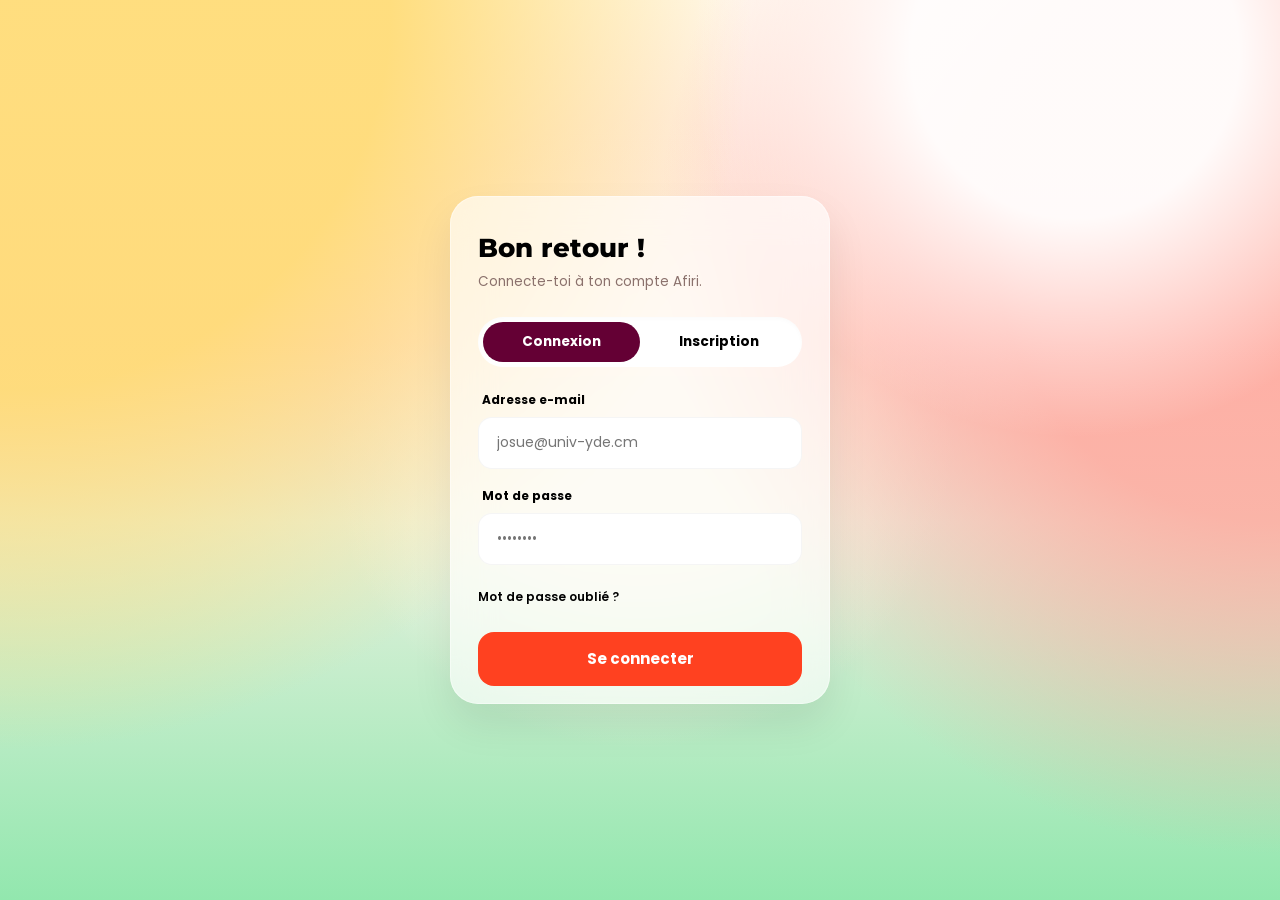
==== commit 8c73a390: "Add files via upload" ====
--- a/Frontend/app.html
+++ b/Frontend/app.html
@@ -1,53 +1,124 @@
 <!DOCTYPE html>
 <html lang="fr">
+<head>
+  <meta charset="UTF-8">
+  <meta name="viewport" content="width=device-width, initial-scale=1.0, maximum-scale=1.0, user-scalable=no">
+  <title>Afiri - Accueil</title>
+  <link rel="preconnect" href="https://fonts.googleapis.com">
+  <link rel="preconnect" href="https://fonts.gstatic.com" crossorigin>
+  <link href="https://fonts.googleapis.com/css2?family=Montserrat:wght@700;800;900&family=Poppins:wght@400;500;600;700;800;900&display=swap" rel="stylesheet">
+  <link rel="stylesheet" href="styliste.css">
+</head>
+<body>
+  <div class="app-shell">
+    <header class="topbar">
+      <a class="brand" href="app.html" aria-label="Afiri accueil"><span class="brand-mark"><img src="images/logo.png" alt="logo"></span> Afiri</a>
+      <label class="header-search">
+        <svg class="search-ico" viewBox="0 0 24 24" fill="none" stroke="currentColor" stroke-width="2.4">
+          <circle cx="11" cy="11" r="7"/><path d="m20 20-3.5-3.5"/>
+        </svg>
+        <input type="search" id="searchInput" placeholder="Rechercher une offre">
+      </label>
+      <a class="avatar" href="profil.html" aria-label="Voir le profil"></a>
+    </header>
 
-<head>
-    <meta charset="UTF-8">
-    <meta name="viewport" content="width=device-width, initial-scale=1.0, maximum-scale=1.0, user-scalable=no">
-    <title>Afiri - Accueil</title>
-    <link rel="stylesheet" href="styliste.css">
-</head>
+    <main class="screen home">
+      <section class="banner">
+        <small id="bannerCompletion">Profil complété à 0%</small>
+        <h1 id="bannerMessage">Complète ton profil pour mieux matcher les offres.</h1>
+        <div class="progress"><span id="progressBar" style="width:0%"></span></div>
+      </section>
 
-<body>
-    <div class="app-shell">
-        <header class="topbar">
-            <a class="brand" href="app.html" aria-label="Afiri accueil"><span class="brand-mark"><img
-                        src="images/logo.svg" alt="logo"></span> Afiri</a>
-            <label class="header-search">
-                <svg class="search-ico" viewBox="0 0 24 24" fill="none" stroke="currentColor" stroke-width="2.4">
-                    <circle cx="11" cy="11" r="7" />
-                    <path d="m20 20-3.5-3.5" />
-                </svg>
-                <input type="search" placeholder="Rechercher une offre">
-            </label>
-            <a class="avatar" href="profil.html" aria-label="Voir le profil"></a>
-        </header>
+      <h2 class="section-title">Recommandé pour toi</h2>
 
-        <main class="screen home">
-            <section class="banner">
-                <small>Profil complété à 0%</small>
-                <h1>Complète ton profil pour de meilleures recommandations.</h1>
-                <div class="progress"><span style="width:0%"></span></div>
-            </section>
+      <!-- Les offres seront injectées ici par JS -->
+      <section class="job-list" id="jobList">
+        <p style="padding:16px;color:var(--muted);font-size:14px;">Chargement des offres…</p>
+      </section>
+    </main>
 
-            <h2 class="section-title">Recommandé pour toi</h2>
+    <nav class="bottom-nav" aria-label="Navigation principale">
+      <a class="nav-item" href="app.html"><span class="nav-icon"><svg viewBox="0 0 24 24"><path d="M3 10.8 12 3l9 7.8v8.7a1.5 1.5 0 0 1-1.5 1.5H15v-6H9v6H4.5A1.5 1.5 0 0 1 3 19.5z"/></svg></span><span>Accueil</span></a>
+      <a class="nav-item" href="offres.html"><span class="nav-icon"><svg viewBox="0 0 24 24"><path d="M9 4h6a2 2 0 0 1 2 2v1h3a2 2 0 0 1 2 2v9a2 2 0 0 1-2 2H4a2 2 0 0 1-2-2V9a2 2 0 0 1 2-2h3V6a2 2 0 0 1 2-2Zm0 3h6V6H9zM7 13h10v-2H7zm0 4h6v-2H7z"/></svg></span><span>Offres</span></a>
+      <a class="nav-item" href="quizz.html"><span class="nav-icon"><svg viewBox="0 0 24 24"><path d="M11 17h2v-2h-2zm1-14a6 6 0 0 0-6 6h4a2 2 0 1 1 2 2 3 3 0 0 0-3 3h4a1 1 0 0 1 1-1 6 6 0 0 0-2-10z"/></svg></span><span>Quiz</span></a>
+      <a class="nav-item" href="profil.html"><span class="nav-icon"><svg viewBox="0 0 24 24"><path d="M12 12a5 5 0 1 0 0-10 5 5 0 0 0 0 10Zm-9 9a9 9 0 0 1 18 0z"/></svg></span><span>Profil</span></a>
+    </nav>
+  </div>
 
-            <section class="job-list">
-                <p class="hint">Chargement des recommandations...</p>
-            </section>
-        </main>
+  <script src="config.js"></script>
+  <script src="api.js"></script>
+  <script src="main.js"></script>
+  <script>
+    (async () => {
+      // Protéger la page : rediriger si non connecté
+      if (!Auth.isLoggedIn()) { window.location.href = "signup.html"; return; }
 
-        <nav class="bottom-nav" aria-label="Navigation principale">
-            <a class="nav-item active" href="app.html"><span class="nav-icon"><img src="images/Home.svg" alt="" aria-hidden="true"></span><span>Accueil</span></a>
-            <a class="nav-item" href="offres.html"><span class="nav-icon"><img src="images/offres.svg" alt="" aria-hidden="true"></span><span>Offres</span></a>
-            <a class="nav-item" href="quizz.html"><span class="nav-icon"><img src="images/question.svg" alt="" aria-hidden="true"></span><span>Quiz</span></a>
-            <a class="nav-item" href="profil.html"><span class="nav-icon"><img src="images/profile.svg" alt="" aria-hidden="true"></span><span>Profil</span></a>
-        </nav>
-    </div>
+      // Charger le profil pour la barre de complétion
+      try {
+        const profil = await ApiProfil.moi();
+        const pct    = calculerCompletionProfil(profil);
+        document.getElementById("bannerCompletion").textContent = `Profil complété à ${pct}%`;
+        document.getElementById("progressBar").style.width      = `${pct}%`;
+        document.getElementById("bannerMessage").textContent    =
+          pct >= 80 ? "Ton profil est prêt. Explore les offres !" :
+          pct >= 50 ? "Ajoute tes expériences pour mieux matcher." :
+                      "Complète ton profil pour mieux matcher les offres.";
+      } catch (_) { /* pas de profil encore */ }
 
-    <script src="config.js"></script>
-    <script src="api.js"></script>
-    <script src="main.js"></script>
+      // Charger les offres depuis l'API
+      try {
+        const offres = await ApiOffres.lister();
+        const list   = document.getElementById("jobList");
+
+        if (!offres || offres.length === 0) {
+          list.innerHTML = '<p style="padding:16px;color:var(--muted);font-size:14px;">Aucune offre disponible pour le moment.</p>';
+          return;
+        }
+
+        list.innerHTML = offres.slice(0, 6).map(o => `
+          <article class="job-card" data-tags="${(o.domaine||'').toLowerCase()} ${(o.type_contrat||'').toLowerCase()}" data-offre-id="${o.id}">
+            <a class="job-main" href="detail-offre.html?id=${o.id}">
+              <span class="dot"></span>
+              <span class="job-copy">
+                <h3>${o.titre}</h3>
+                <p>${o.entreprise_id}</p>
+                <span>${o.localisation || '—'} · ${o.type_contrat || '—'} · ${o.domaine || '—'}</span>
+              </span>
+            </a>
+            <a class="pill-action" href="detail-offre.html?id=${o.id}">Postuler</a>
+          </article>
+        `).join("");
+      } catch (_) {
+        // Fallback : afficher message d'erreur discret
+        document.getElementById("jobList").innerHTML =
+          '<p style="padding:16px;color:var(--muted);font-size:14px;">Impossible de charger les offres. Vérifiez que le serveur est démarré.</p>';
+      }
+
+      // Recherche dynamique via API
+      const searchInput = document.getElementById("searchInput");
+      if (searchInput) {
+        let timer;
+        searchInput.addEventListener("input", () => {
+          clearTimeout(timer);
+          timer = setTimeout(async () => {
+            try {
+              const offres = await ApiOffres.lister(searchInput.value.trim());
+              const list   = document.getElementById("jobList");
+              if (!offres || offres.length === 0) { list.innerHTML = '<p style="padding:16px;color:var(--muted);">Aucun résultat.</p>'; return; }
+              list.innerHTML = offres.slice(0, 6).map(o => `
+                <article class="job-card" data-tags="${(o.domaine||'').toLowerCase()}" data-offre-id="${o.id}">
+                  <a class="job-main" href="detail-offre.html?id=${o.id}">
+                    <span class="dot"></span>
+                    <span class="job-copy"><h3>${o.titre}</h3><p>${o.entreprise_id}</p><span>${o.localisation||'—'} · ${o.type_contrat||'—'}</span></span>
+                  </a>
+                  <a class="pill-action" href="detail-offre.html?id=${o.id}">Postuler</a>
+                </article>
+              `).join("");
+            } catch (_) {}
+          }, 400);
+        });
+      }
+    })();
+  </script>
 </body>
-
 </html>
--- a/Frontend/styliste.css
+++ b/Frontend/styliste.css
@@ -1,5 +1,3 @@
-@import url("https://fonts.googleapis.com/css2?family=Montserrat:wght@700;800;900&family=Poppins:wght@400;500;600;700;800;900&display=swap");
-
 :root {
     --primary: #FF4120;
     --secondary: #640034;
@@ -503,53 +501,6 @@
     background: var(--green);
 }
 
-.profile-section-head {
-    display: flex;
-    align-items: center;
-    justify-content: space-between;
-    gap: 12px;
-    margin-bottom: 12px;
-}
-
-.profile-section-head h2 {
-    margin: 0;
-}
-
-.profile-edit-btn {
-    border: none;
-    background: rgba(255, 65, 32, 0.1);
-    color: var(--primary);
-    font-size: 12px;
-    font-weight: 700;
-    padding: 8px 14px;
-    border-radius: 999px;
-    cursor: pointer;
-    font-family: inherit;
-}
-
-.profile-edit-form textarea {
-    width: 100%;
-    min-height: 88px;
-    resize: vertical;
-    margin-bottom: 12px;
-    box-sizing: border-box;
-}
-
-.profile-save-btn {
-    border: none;
-    cursor: pointer;
-}
-
-.profile-empty {
-    color: var(--muted);
-    font-size: 13px;
-    line-height: 1.5;
-}
-
-.banner-complete .progress span {
-    background: #49db80 !important;
-}
-
 .nudge {
     display: flex;
     align-items: center;
@@ -701,12 +652,12 @@
     flex: 0 0 36px;
     display: grid;
     place-items: center;
+    background: #fff;
+    color: var(--ink);
+}
+
+.answer:nth-child(n+2) .num {
     background: var(--yellow);
-    color: var(--ink);
-}
-
-.answer.selected .num {
-    background: #fff;
 }
 
 .answer.selected {
@@ -986,13 +937,6 @@
     fill: currentColor;
 }
 
-.nav-icon img {
-    width: 23px;
-    height: 23px;
-    display: block;
-    object-fit: contain;
-}
-
 .nav-item.active .nav-icon {
     width: 52px;
     height: 52px;
@@ -1002,10 +946,6 @@
     border: 5px solid #fff;
     box-shadow: 0 0 0 5px rgba(255, 63, 39, 0.14), 0 10px 18px rgba(255, 63, 39, 0.34);
     view-transition-name: active-nav;
-}
-
-.nav-item.active .nav-icon img {
-    filter: brightness(0) invert(1);
 }
 
 .nav-item.active span {
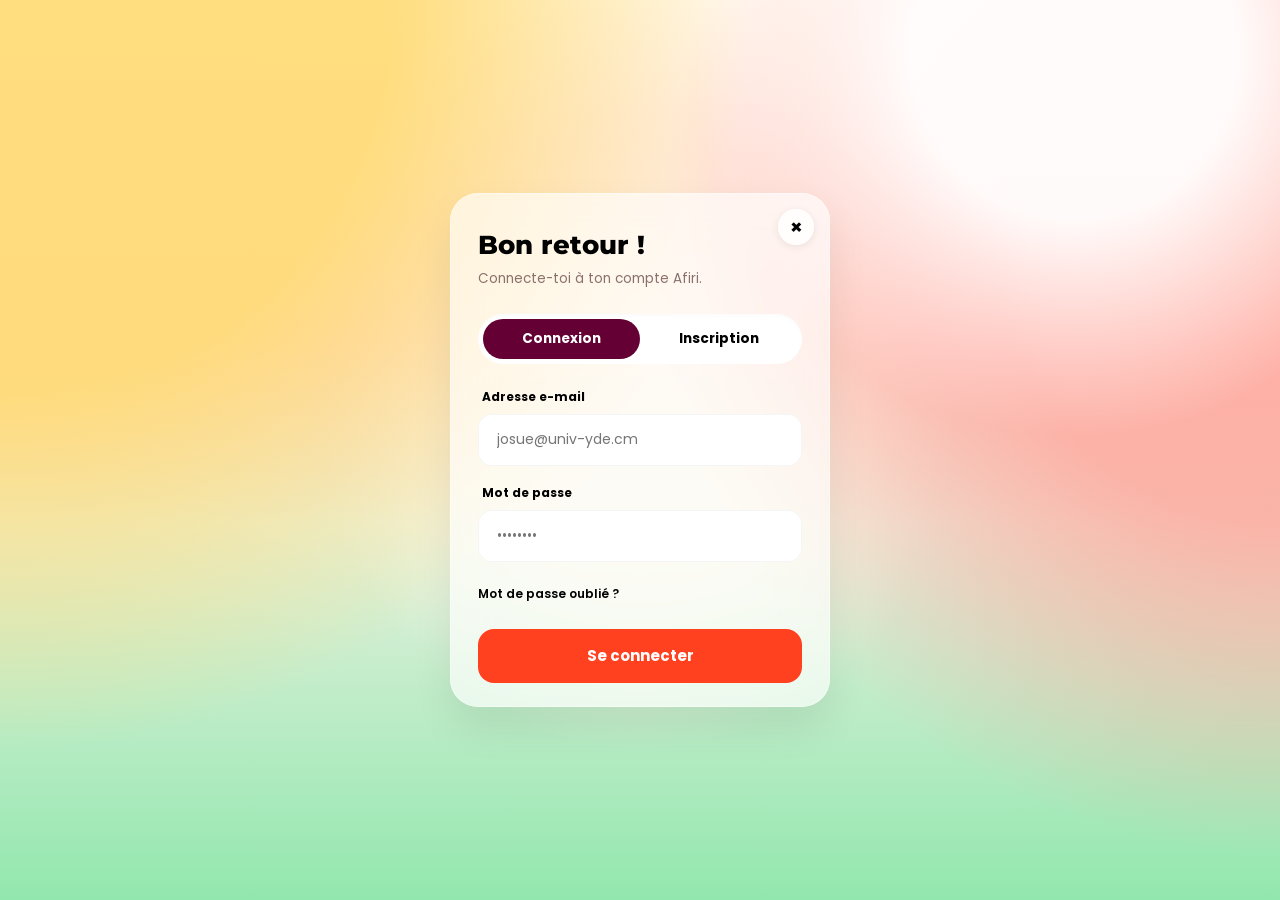
==== commit 5411c81b: "Add files via upload" ====
--- a/Frontend/app.html
+++ b/Frontend/app.html
@@ -1,124 +1,53 @@
 <!DOCTYPE html>
 <html lang="fr">
+
 <head>
-  <meta charset="UTF-8">
-  <meta name="viewport" content="width=device-width, initial-scale=1.0, maximum-scale=1.0, user-scalable=no">
-  <title>Afiri - Accueil</title>
-  <link rel="preconnect" href="https://fonts.googleapis.com">
-  <link rel="preconnect" href="https://fonts.gstatic.com" crossorigin>
-  <link href="https://fonts.googleapis.com/css2?family=Montserrat:wght@700;800;900&family=Poppins:wght@400;500;600;700;800;900&display=swap" rel="stylesheet">
-  <link rel="stylesheet" href="styliste.css">
+    <meta charset="UTF-8">
+    <meta name="viewport" content="width=device-width, initial-scale=1.0, maximum-scale=1.0, user-scalable=no">
+    <title>Afiri - Accueil</title>
+    <link rel="stylesheet" href="styliste.css">
 </head>
+
 <body>
-  <div class="app-shell">
-    <header class="topbar">
-      <a class="brand" href="app.html" aria-label="Afiri accueil"><span class="brand-mark"><img src="images/logo.png" alt="logo"></span> Afiri</a>
-      <label class="header-search">
-        <svg class="search-ico" viewBox="0 0 24 24" fill="none" stroke="currentColor" stroke-width="2.4">
-          <circle cx="11" cy="11" r="7"/><path d="m20 20-3.5-3.5"/>
-        </svg>
-        <input type="search" id="searchInput" placeholder="Rechercher une offre">
-      </label>
-      <a class="avatar" href="profil.html" aria-label="Voir le profil"></a>
-    </header>
+    <div class="app-shell">
+        <header class="topbar">
+            <a class="brand" href="app.html" aria-label="Afiri accueil"><span class="brand-mark"><img
+                        src="images/logo.svg" alt="logo"></span> Afiri</a>
+            <label class="header-search">
+                <svg class="search-ico" viewBox="0 0 24 24" fill="none" stroke="currentColor" stroke-width="2.4">
+                    <circle cx="11" cy="11" r="7" />
+                    <path d="m20 20-3.5-3.5" />
+                </svg>
+                <input type="search" placeholder="Rechercher une offre">
+            </label>
+            <a class="avatar" href="profil.html" aria-label="Voir le profil"></a>
+        </header>
 
-    <main class="screen home">
-      <section class="banner">
-        <small id="bannerCompletion">Profil complété à 0%</small>
-        <h1 id="bannerMessage">Complète ton profil pour mieux matcher les offres.</h1>
-        <div class="progress"><span id="progressBar" style="width:0%"></span></div>
-      </section>
+        <main class="screen home">
+            <section class="banner">
+                <small>Profil complété à 0%</small>
+                <h1>Complète ton profil pour de meilleures recommandations.</h1>
+                <div class="progress"><span style="width:0%"></span></div>
+            </section>
 
-      <h2 class="section-title">Recommandé pour toi</h2>
+            <h2 class="section-title">Recommandé pour toi</h2>
 
-      <!-- Les offres seront injectées ici par JS -->
-      <section class="job-list" id="jobList">
-        <p style="padding:16px;color:var(--muted);font-size:14px;">Chargement des offres…</p>
-      </section>
-    </main>
+            <section class="job-list">
+                <p class="hint">Chargement des recommandations...</p>
+            </section>
+        </main>
 
-    <nav class="bottom-nav" aria-label="Navigation principale">
-      <a class="nav-item" href="app.html"><span class="nav-icon"><svg viewBox="0 0 24 24"><path d="M3 10.8 12 3l9 7.8v8.7a1.5 1.5 0 0 1-1.5 1.5H15v-6H9v6H4.5A1.5 1.5 0 0 1 3 19.5z"/></svg></span><span>Accueil</span></a>
-      <a class="nav-item" href="offres.html"><span class="nav-icon"><svg viewBox="0 0 24 24"><path d="M9 4h6a2 2 0 0 1 2 2v1h3a2 2 0 0 1 2 2v9a2 2 0 0 1-2 2H4a2 2 0 0 1-2-2V9a2 2 0 0 1 2-2h3V6a2 2 0 0 1 2-2Zm0 3h6V6H9zM7 13h10v-2H7zm0 4h6v-2H7z"/></svg></span><span>Offres</span></a>
-      <a class="nav-item" href="quizz.html"><span class="nav-icon"><svg viewBox="0 0 24 24"><path d="M11 17h2v-2h-2zm1-14a6 6 0 0 0-6 6h4a2 2 0 1 1 2 2 3 3 0 0 0-3 3h4a1 1 0 0 1 1-1 6 6 0 0 0-2-10z"/></svg></span><span>Quiz</span></a>
-      <a class="nav-item" href="profil.html"><span class="nav-icon"><svg viewBox="0 0 24 24"><path d="M12 12a5 5 0 1 0 0-10 5 5 0 0 0 0 10Zm-9 9a9 9 0 0 1 18 0z"/></svg></span><span>Profil</span></a>
-    </nav>
-  </div>
+        <nav class="bottom-nav" aria-label="Navigation principale">
+            <a class="nav-item active" href="app.html"><span class="nav-icon"><img src="images/Home.svg" alt="" aria-hidden="true"></span><span>Accueil</span></a>
+            <a class="nav-item" href="offres.html"><span class="nav-icon"><img src="images/offres.svg" alt="" aria-hidden="true"></span><span>Offres</span></a>
+            <a class="nav-item" href="quizz.html"><span class="nav-icon"><img src="images/question.svg" alt="" aria-hidden="true"></span><span>Quiz</span></a>
+            <a class="nav-item" href="profil.html"><span class="nav-icon"><img src="images/profile.svg" alt="" aria-hidden="true"></span><span>Profil</span></a>
+        </nav>
+    </div>
 
-  <script src="config.js"></script>
-  <script src="api.js"></script>
-  <script src="main.js"></script>
-  <script>
-    (async () => {
-      // Protéger la page : rediriger si non connecté
-      if (!Auth.isLoggedIn()) { window.location.href = "signup.html"; return; }
+    <script src="config.js"></script>
+    <script src="api.js"></script>
+    <script src="main.js"></script>
+</body>
 
-      // Charger le profil pour la barre de complétion
-      try {
-        const profil = await ApiProfil.moi();
-        const pct    = calculerCompletionProfil(profil);
-        document.getElementById("bannerCompletion").textContent = `Profil complété à ${pct}%`;
-        document.getElementById("progressBar").style.width      = `${pct}%`;
-        document.getElementById("bannerMessage").textContent    =
-          pct >= 80 ? "Ton profil est prêt. Explore les offres !" :
-          pct >= 50 ? "Ajoute tes expériences pour mieux matcher." :
-                      "Complète ton profil pour mieux matcher les offres.";
-      } catch (_) { /* pas de profil encore */ }
-
-      // Charger les offres depuis l'API
-      try {
-        const offres = await ApiOffres.lister();
-        const list   = document.getElementById("jobList");
-
-        if (!offres || offres.length === 0) {
-          list.innerHTML = '<p style="padding:16px;color:var(--muted);font-size:14px;">Aucune offre disponible pour le moment.</p>';
-          return;
-        }
-
-        list.innerHTML = offres.slice(0, 6).map(o => `
-          <article class="job-card" data-tags="${(o.domaine||'').toLowerCase()} ${(o.type_contrat||'').toLowerCase()}" data-offre-id="${o.id}">
-            <a class="job-main" href="detail-offre.html?id=${o.id}">
-              <span class="dot"></span>
-              <span class="job-copy">
-                <h3>${o.titre}</h3>
-                <p>${o.entreprise_id}</p>
-                <span>${o.localisation || '—'} · ${o.type_contrat || '—'} · ${o.domaine || '—'}</span>
-              </span>
-            </a>
-            <a class="pill-action" href="detail-offre.html?id=${o.id}">Postuler</a>
-          </article>
-        `).join("");
-      } catch (_) {
-        // Fallback : afficher message d'erreur discret
-        document.getElementById("jobList").innerHTML =
-          '<p style="padding:16px;color:var(--muted);font-size:14px;">Impossible de charger les offres. Vérifiez que le serveur est démarré.</p>';
-      }
-
-      // Recherche dynamique via API
-      const searchInput = document.getElementById("searchInput");
-      if (searchInput) {
-        let timer;
-        searchInput.addEventListener("input", () => {
-          clearTimeout(timer);
-          timer = setTimeout(async () => {
-            try {
-              const offres = await ApiOffres.lister(searchInput.value.trim());
-              const list   = document.getElementById("jobList");
-              if (!offres || offres.length === 0) { list.innerHTML = '<p style="padding:16px;color:var(--muted);">Aucun résultat.</p>'; return; }
-              list.innerHTML = offres.slice(0, 6).map(o => `
-                <article class="job-card" data-tags="${(o.domaine||'').toLowerCase()}" data-offre-id="${o.id}">
-                  <a class="job-main" href="detail-offre.html?id=${o.id}">
-                    <span class="dot"></span>
-                    <span class="job-copy"><h3>${o.titre}</h3><p>${o.entreprise_id}</p><span>${o.localisation||'—'} · ${o.type_contrat||'—'}</span></span>
-                  </a>
-                  <a class="pill-action" href="detail-offre.html?id=${o.id}">Postuler</a>
-                </article>
-              `).join("");
-            } catch (_) {}
-          }, 400);
-        });
-      }
-    })();
-  </script>
-</body>
 </html>
--- a/Frontend/styliste.css
+++ b/Frontend/styliste.css
@@ -1,3 +1,5 @@
+@import url("https://fonts.googleapis.com/css2?family=Montserrat:wght@700;800;900&family=Poppins:wght@400;500;600;700;800;900&display=swap");
+
 :root {
     --primary: #FF4120;
     --secondary: #640034;
@@ -501,6 +503,200 @@
     background: var(--green);
 }
 
+.profile-section-head {
+    display: flex;
+    align-items: center;
+    justify-content: space-between;
+    gap: 12px;
+    margin-bottom: 12px;
+}
+
+.profile-section-head h2 {
+    margin: 0;
+}
+
+.profile-edit-btn {
+    border: none;
+    background: rgba(255, 65, 32, 0.1);
+    color: var(--primary);
+    font-size: 12px;
+    font-weight: 700;
+    padding: 8px 14px;
+    border-radius: 999px;
+    cursor: pointer;
+    font-family: inherit;
+}
+
+.profile-edit-form textarea {
+    width: 100%;
+    min-height: 88px;
+    resize: vertical;
+    margin-bottom: 12px;
+    box-sizing: border-box;
+}
+
+.profile-save-btn {
+    border: none;
+    cursor: pointer;
+}
+
+.profile-empty {
+    color: var(--muted);
+    font-size: 13px;
+    line-height: 1.5;
+}
+
+.banner-complete .progress span {
+    background: #49db80 !important;
+}
+
+.hidden {
+    display: none !important;
+}
+
+/* Modal édition profil */
+.profile-modal-overlay {
+    position: fixed;
+    inset: 0;
+    background: rgba(20, 16, 12, 0.45);
+    backdrop-filter: blur(6px);
+    -webkit-backdrop-filter: blur(6px);
+    z-index: 200;
+    display: flex;
+    align-items: flex-end;
+    justify-content: center;
+    padding: 0;
+    opacity: 0;
+    pointer-events: none;
+    transition: opacity 0.25s ease;
+}
+
+.profile-modal-overlay.open {
+    opacity: 1;
+    pointer-events: auto;
+}
+
+.profile-modal {
+    width: 100%;
+    max-width: 430px;
+    background: #fff;
+    border-radius: 24px 24px 0 0;
+    padding: 20px 22px 28px;
+    box-shadow: 0 -8px 40px rgba(0, 0, 0, 0.12);
+    transform: translateY(100%);
+    transition: transform 0.32s cubic-bezier(0.4, 0, 0.2, 1);
+}
+
+.profile-modal-overlay.open .profile-modal {
+    transform: translateY(0);
+}
+
+.profile-modal-header {
+    display: flex;
+    align-items: center;
+    justify-content: space-between;
+    margin-bottom: 16px;
+}
+
+.profile-modal-header h3 {
+    margin: 0;
+    font-size: 18px;
+    font-family: var(--font-title);
+    color: var(--ink);
+}
+
+.profile-modal-close {
+    width: 36px;
+    height: 36px;
+    border: none;
+    border-radius: 50%;
+    background: #f3f1ed;
+    font-size: 22px;
+    line-height: 1;
+    cursor: pointer;
+    color: var(--ink);
+}
+
+.profile-modal textarea {
+    width: 100%;
+    min-height: 140px;
+    border-radius: 16px;
+    border: 1px solid rgba(0, 0, 0, 0.08);
+    padding: 16px;
+    font-size: 14px;
+    font-family: inherit;
+    resize: vertical;
+    box-sizing: border-box;
+    outline: none;
+    margin-bottom: 16px;
+}
+
+.profile-modal textarea:focus {
+    border-color: var(--primary);
+    box-shadow: 0 0 0 3px rgba(255, 65, 32, 0.1);
+}
+
+.profile-modal-actions {
+    display: flex;
+    gap: 10px;
+}
+
+.profile-modal-actions button {
+    flex: 1;
+    height: 48px;
+    border-radius: 14px;
+    font-size: 14px;
+    font-weight: 700;
+    font-family: inherit;
+    cursor: pointer;
+    border: none;
+}
+
+.profile-modal-cancel {
+    background: #f3f1ed;
+    color: var(--ink);
+}
+
+.profile-modal-save {
+    background: var(--primary);
+    color: #fff;
+}
+
+.profile-edit-btn {
+    flex-shrink: 0;
+}
+
+.profile-display p {
+    margin: 0;
+    font-size: 14px;
+    line-height: 1.6;
+    color: var(--ink);
+}
+
+.profile-toast {
+    position: fixed;
+    bottom: 90px;
+    left: 50%;
+    transform: translateX(-50%) translateY(20px);
+    background: var(--ink);
+    color: #fff;
+    padding: 12px 20px;
+    border-radius: 999px;
+    font-size: 13px;
+    font-weight: 600;
+    z-index: 300;
+    opacity: 0;
+    pointer-events: none;
+    transition: opacity 0.25s, transform 0.25s;
+    max-width: 90%;
+    text-align: center;
+}
+
+.profile-toast.show {
+    opacity: 1;
+    transform: translateX(-50%) translateY(0);
+}
+
 .nudge {
     display: flex;
     align-items: center;
@@ -652,12 +848,12 @@
     flex: 0 0 36px;
     display: grid;
     place-items: center;
+    background: var(--yellow);
+    color: var(--ink);
+}
+
+.answer.selected .num {
     background: #fff;
-    color: var(--ink);
-}
-
-.answer:nth-child(n+2) .num {
-    background: var(--yellow);
 }
 
 .answer.selected {
@@ -937,6 +1133,13 @@
     fill: currentColor;
 }
 
+.nav-icon img {
+    width: 23px;
+    height: 23px;
+    display: block;
+    object-fit: contain;
+}
+
 .nav-item.active .nav-icon {
     width: 52px;
     height: 52px;
@@ -946,6 +1149,10 @@
     border: 5px solid #fff;
     box-shadow: 0 0 0 5px rgba(255, 63, 39, 0.14), 0 10px 18px rgba(255, 63, 39, 0.34);
     view-transition-name: active-nav;
+}
+
+.nav-item.active .nav-icon img {
+    filter: brightness(0) invert(1);
 }
 
 .nav-item.active span {
